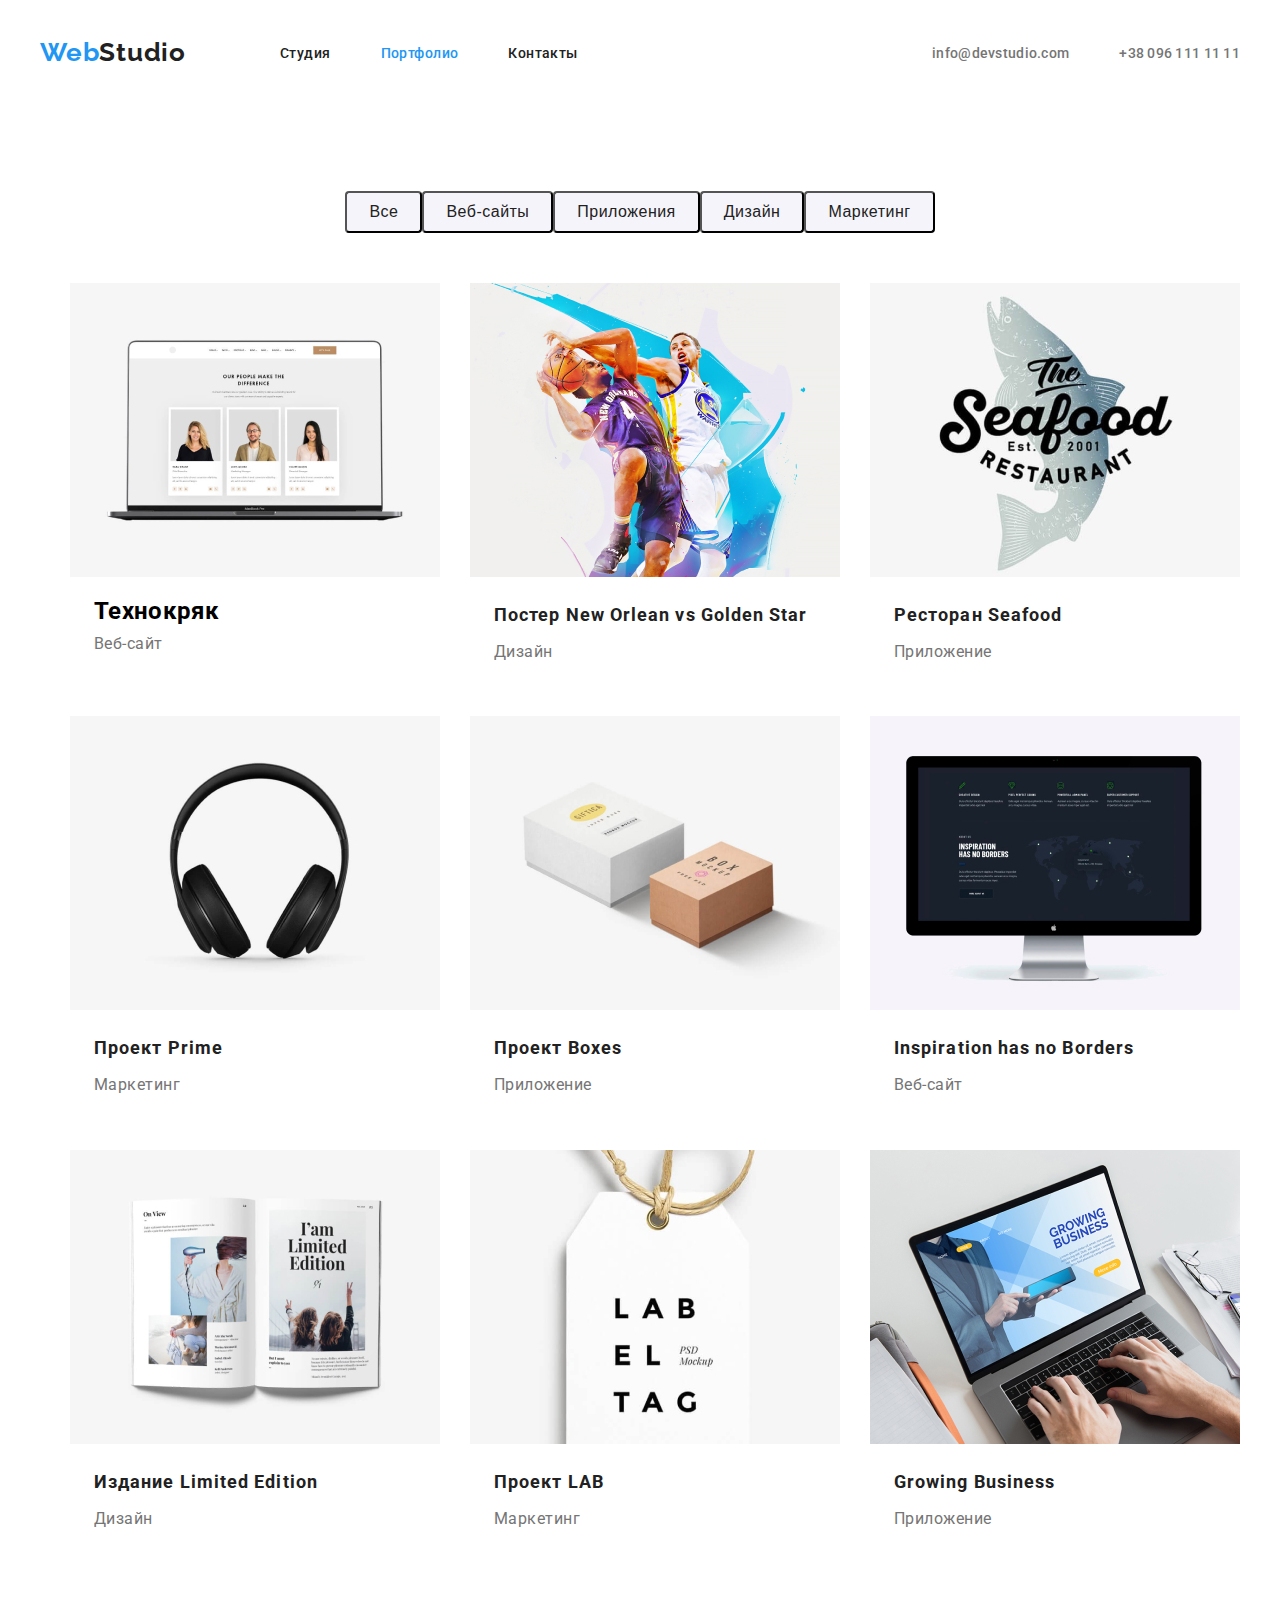
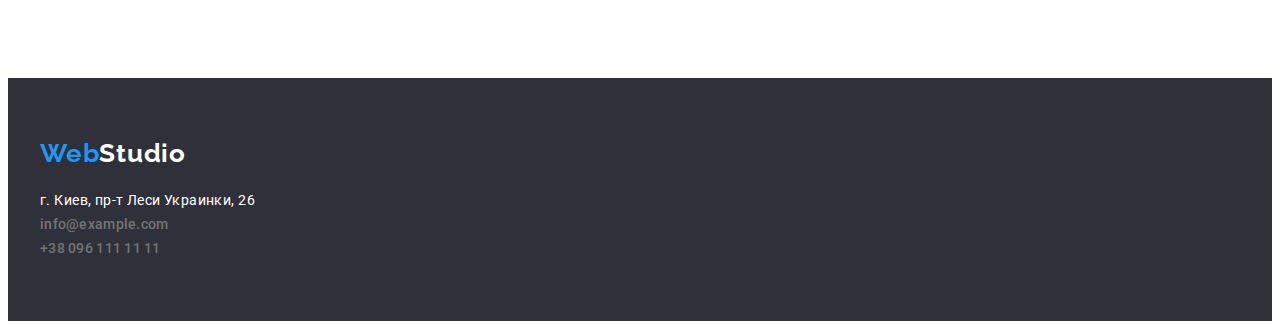
==== portfolio.html @ 1301361e "клонирует 3 дз" ====
<!DOCTYPE html>
<html lang="en">
  <head>
    <meta charset="UTF-8" />
    <meta http-equiv="X-UA-Compatible" content="IE=edge" />
    <meta name="viewport" content="width=device-width, initial-scale=1.0" />
    <title>Document</title>
    <link
      href="https://fonts.googleapis.com/css2?family=Raleway:wght@700&family=Roboto:wght@400;500;700;900&display=swap"
      rel="stylesheet"
    />
    <link rel="stylesheet" href="./css/styles.css" />
  </head>
  <body>
    <header class="header">
      <div class="container header-container">
        <nav class="header-navigation">
          <a href="./index.html" class="header-logo link">
            Web<span class="studio">Studio</span>
          </a>
          <ul class="header-list list link">
            <li class="header-item">
              <a class="header-link link" href="/index.html">Студия</a>
            </li>
            <li class="header-item">
              <a class="header-link link current-page" href="./portfolio.html"
                >Портфолио</a
              >
            </li>
            <li class="header-item">
              <a class="header-link link" href="">Контакты</a>
            </li>
          </ul>
        </nav>
        <ul class="header-contacts list link">
          <li class="header-contacts-item">
            <a class="header-contact-link link" href="mailto:info@devstudio.com"
              >info@devstudio.com</a
            >
          </li>
          <li class="header-contacts-item">
            <a class="header-contact-link link" href="tel:+380961111111"
              >+38 096 111 11 11</a
            >
          </li>
        </ul>
      </div>
    </header>
    <main>
      <section class="section">
        <div class="container ">
          <h1 class="visually-hidden">Наши работы</h1>
          <ul class="filter-buttons list">
            <li><button type="button" class="button btn">Все</button></li>
            <li><button type="button" class="button btn">Веб-сайты</button></li>
            <li>
              <button type="button" class="button btn">Приложения</button>
            </li>
            <li><button type="button" class="button btn">Дизайн</button></li>
            <li><button type="button" class="button btn">Маркетинг</button></li>
          </ul>
          <ul class="examples-list list">
            <li class="examples-list-item">
              <img src="./images/img11.jpg" width="370" height="294" alt="" />
              <div class="examples-box">
                <h2 class="ewamples-item-title">Технокряк</h2>
                <p class="examples-item-paragraph">Веб-сайт</p>
              </div>
            </li>
            <li class="examples-list-item">
              <img src="./images/img-2.jpg" width="370" height="294" alt="" />
              <div class="examples-box">
                <h2 class="examples-item-title">
                  Постер New Orlean vs Golden Star
                </h2>
                <p class="examples-item-paragraph">Дизайн</p>
              </div>
            </li>
            <li class="examples-list-item">
              <img src="./images/img-3.jpg" width="370" height="294" alt="" />
              <div class="examples-box">
                <h2 class="examples-item-title">Ресторан Seafood</h2>
                <p class="examples-item-paragraph">Приложение</p>
              </div>
            </li>
            <li class="examples-list-item">
              <img src="./images/img-4.jpg" width="370" height="294" alt="" />
              <div class="examples-box">
                <h2 class="examples-item-title">Проект Prime</h2>
                <p class="examples-item-paragraph">Маркетинг</p>
              </div>
            </li>
            <li class="examples-list-item">
              <img src="./images/img-5.jpg" width="370" height="294" alt="" />
              <div class="examples-box">
                <h2 class="examples-item-title">Проект Boxes</h2>
                <p class="examples-item-paragraph">Приложение</p>
              </div>
            </li>
            <li class="examples-list-item">
              <img src="./images/img-6.jpg" width="370" height="294" alt="" />
              <div class="examples-box">
                <h2 class="examples-item-title">Inspiration has no Borders</h2>
                <p class="examples-item-paragraph">Веб-сайт</p>
              </div>
            </li>
            <li class="examples-list-item">
              <img src="./images/img-7.jpg" width="370" height="294" alt="" />
              <div class="examples-box">
                <h2 class="examples-item-title">Издание Limited Edition</h2>
                <p class="examples-item-paragraph">Дизайн</p>
              </div>
            </li>
            <li class="examples-list-item">
              <img src="./images/img-8.jpg" width="370" height="294" alt="" />
              <div class="examples-box">
                <h2 class="examples-item-title">Проект LAB</h2>
                <p class="examples-item-paragraph">Маркетинг</p>
              </div>
            </li>
            <li class="examples-list-item">
              <img src="./images/img-9.jpg" width="370" height="294" alt="" />
              <div class="examples-box">
                <h2 class="examples-item-title">Growing Business</h2>
                <p class="examples-item-paragraph">Приложение</p>
              </div>
            </li>
          </ul>
        </div>
      </section>
    </main>
    <footer class="footer">
      <div class="container">
        <a href="./index.html" class="footer-logo link">
          Web<span class="footer-studio">Studio</span>
        </a>
    
        <address class="address">
          <ul class="footer-list ">
            <li class="header-contacts-item footer-adress">г. Киев, пр-т Леси Украинки, 26</li>
            <li class="header-contacts-item">
              <a class="header-contact-link link" href="mailto:info@devstudio.com">info@example.com</a>
            </li>
            <li class="header-contacts-item">
              <a class="header-contact-link link" href="tel:+380961111111">+38 096 111 11 11</a>
            </li>
          </ul>
        </address>
      </div>
    </footer>
  </body>
</html>
---- css/styles.css ----
:root {
  --title-color: #212121;
  --accent-color: #2196f3;
  --text-color: #757575;
  --primary-title-color: #ffffff;
  --background-color: #2f303a;
  --button-color: #2196f3;
  --button-text-color: #ffffff;
  --footer-color: #ffffff99;
  --bg-footer-color: #2f303a;
  --buttons-color-portfolio: #f5f4fa;
  --footer-link-color: rgba(255, 255, 255, 0.6);
  --our-team-bgc: #f5f4fa;
}
p,
h1,
h2,
h3,
h4,
h5,
h6 {
  margin: 0;
}

ul {
  list-style: none;
  margin: 0;
  padding-left: 0;
}

img {
  display: block;
  max-width: 100%;
  height: auto;
}
body {
  font-family: "Roboto", sans-serif;
  letter-spacing: 0.02em;
}

.link {
  text-decoration: none;
}
.btn {
  cursor: pointer;
}
.container {
  padding: 0 15px;
  width: 1200px;
  margin: 0 auto;
}
.visually-hidden {
  position: absolute;
  width: 1px;
  height: 1px;
  margin: -1px;
  padding: 0;
  overflow: hidden;
  border: 0;
  clip: rect(0 0 0 0);
}
/* !!!!!!!!!HEADER!!!!!!!!!!! */
.header {
  padding-top: 29px;
  padding-bottom: 29px;
  border-bottom: 1px;
}
.header-container {
  display: flex;
  align-items: center;
}
.header-navigation {
  display: flex;
  align-items: center;
}
.header-list {
  display: flex;
}
.header-contacts {
  margin-left: auto;
  display: flex;
  align-items: center;
}
.header-item:not(:last-child) {
  margin-right: 50px;
}
.header-logo {
  color: var(--accent-color);
  font-family: Raleway;
  font-weight: 700;
  font-size: 26px;
  line-height: 1.19;
  letter-spacing: 0.03em;
  margin-right: 94px;
}
.studio {
  color: var(--title-color);
}
.header-link.link.current-page {
  color: var(--accent-color);
}
.header-link {
  font-weight: 500;
  font-size: 14px;
  line-height: 1.14;
  letter-spacing: 0.03em;
  color: var(--title-color);
}

.header-link:hover,
.header-link:focus {
  color: var(--accent-color);
}
.header-contact-link {
  font-weight: 500;
  font-size: 14px;
  line-height: 1.14;
  letter-spacing: 0.02em;
  color: var(--text-color);
}
.header-contacts-item:not(:last-child) {
  margin-right: 50px;
}
.header-contact-link:hover,
.header-contact-link:focus {
  color: var(--accent-color);
}

/* !!!!!!!!!!HERO!!!!!!!!!!!! */
.hero {
  padding-top: 211px;
  padding-bottom: 200px;
  background-color: var(--background-color);
  text-align: center;
}

.hero-title {
  font-weight: 900;
  font-size: 44px;
  line-height: 1.36;
  letter-spacing: 0.06em;
  color: var(--primary-title-color);
  margin-bottom: 66px;
  text-transform: uppercase;
}
.hero-button {
  background-color: var(--button-color);
  color: var(--button-text-color);
  width: 200px;
  height: 50px;
  border-radius: 4px;
  padding: 10px 32px;
}
/* !!!!!!!PLUSES!!!!!! */

.section {
  padding-top: 94px;
  padding-bottom: 94px;
}
.pluses-list {
  display: flex;
  flex-wrap: wrap;
}
.pluses-item:not(:last-child) {
  margin-right: 30px;
}
.pluses-item-title {
  font-weight: 700;
  font-size: 14px;
  line-height: 1.14;
  letter-spacing: 0.03em;
  text-transform: uppercase;
  color: var(--title-color);
  margin-bottom: 10px;
}
.pluses-item-text {
  width: 270px;
  font-size: 14px;
  line-height: 1.71;
  letter-spacing: 0.03em;
  color: var(--text-color);
}
/* !!!!!!OURTASK!!!!!!!! */
.our-task {
  padding-top: 0;
}
.our-task-title {
  font-weight: 700;
  font-size: 36px;
  line-height: 1.16;
  letter-spacing: 0.03em;

  color: var(--title-color);
  margin-bottom: 50px;
  text-align: center;
}
.our-task-list {
  display: flex;
}
.our-task-list-item:not(:last-child) {
  margin-right: 30px;
}

/* !!!!!!!!OURTEAM!!!!!!! */
.our-team {
  background-color: var(--our-team-bgc);
}
.our-team-title {
  font-weight: 700;
  font-size: 36px;
  line-height: 1.16;
  letter-spacing: 0.03em;

  color: var(--title-color);
  margin-bottom: 50px;
  text-align: center;
}
.our-team-list {
  display: flex;
}
.our-team-item:not(:last-child) {
  margin-right: 30px;
}
.our-team-padding {
  padding-top: 30px;
  padding-bottom: 30px;
}
.our-team-item-title {
  font-weight: 500;
  font-size: 16px;
  line-height: 1.18;
  letter-spacing: 0.03em;
  color: var(--title-color);
  margin-bottom: 10px;
  text-align: center;
}
.our-team-item-paragraph {
  font-size: 16px;
  line-height: 1.18;
  letter-spacing: 0.03em;

  color: var(--text-color);
  text-align: center;
}
/* FOOTER */
.footer {
  background-color: var(--bg-footer-color);
  padding-top: 60px;
  padding-bottom: 60px;
}
.footer-logo {
  color: var(--accent-color);
  font-family: Raleway;
  font-weight: 700;
  font-size: 26px;
  line-height: 1.19;
  letter-spacing: 0.03em;
  margin-bottom: 20px;
}
.footer-list {
  font-size: 14px;
  line-height: 1.71;
  letter-spacing: 0.03em;
  color: var(--footer-color);
  font-style: normal;
}
.footer-studio {
  color: var(--button-text-color);
}
.footer-contact-link {
  font-weight: 500;
  font-size: 14px;
  line-height: 1.14;
  letter-spacing: 0.02em;
  color: var(--footer-link-color);
}
.footer-contact-link:hover,
.footer-contact-link:focus {
  color: var(--accent-color);
}

.footer-adress {
  font-size: 14px;
  line-height: 1.71;
  letter-spacing: 0.03em;
  color: var(--primary-title-color);
}
.address {
  margin-top: 20px;
}
/* //////////PORTFOLIO//////////  */
.button {
  background-color: var(--buttons-color-portfolio);
  color: var(--title-color);
  font-weight: 500;
  font-size: 16px;
  line-height: 1.6;
  letter-spacing: 0.03em;
  padding: 6px 22px;
  border-radius: 4px;
}
.filter-buttons {
  display: flex;
  margin-bottom: 50px;
  justify-content: center;
}
.button:not(:last-child) {
  margin-right: 8px;
  border: transparent;
}
.examples {
  padding-top: 94px;
}
.button:hover,
.button:focus {
  color: var(--button-text-color);
  background-color: var(--accent-color);
}
.examples-item-title {
  font-weight: 700;
  font-size: 18px;
  line-height: 2;
  letter-spacing: 0.06em;
  color: var(--title-color);
}
.examples-item-paragraph {
  font-size: 16px;
  line-height: 1.87;
  letter-spacing: 0.03em;
  margin-top: 4px;
  color: var(--text-color);
}

.examples-list {
  display: flex;
  flex-wrap: wrap;
}
.examples-list-item {
  flex-basis: calc(100% / 3 - 30px);
  margin-left: 30px;
  margin-bottom: 30px;
}
.examples-box {
  padding-left: 24px;
  padding-right: 24px;
  padding-bottom: 20px;
  padding-top: 20px;
}
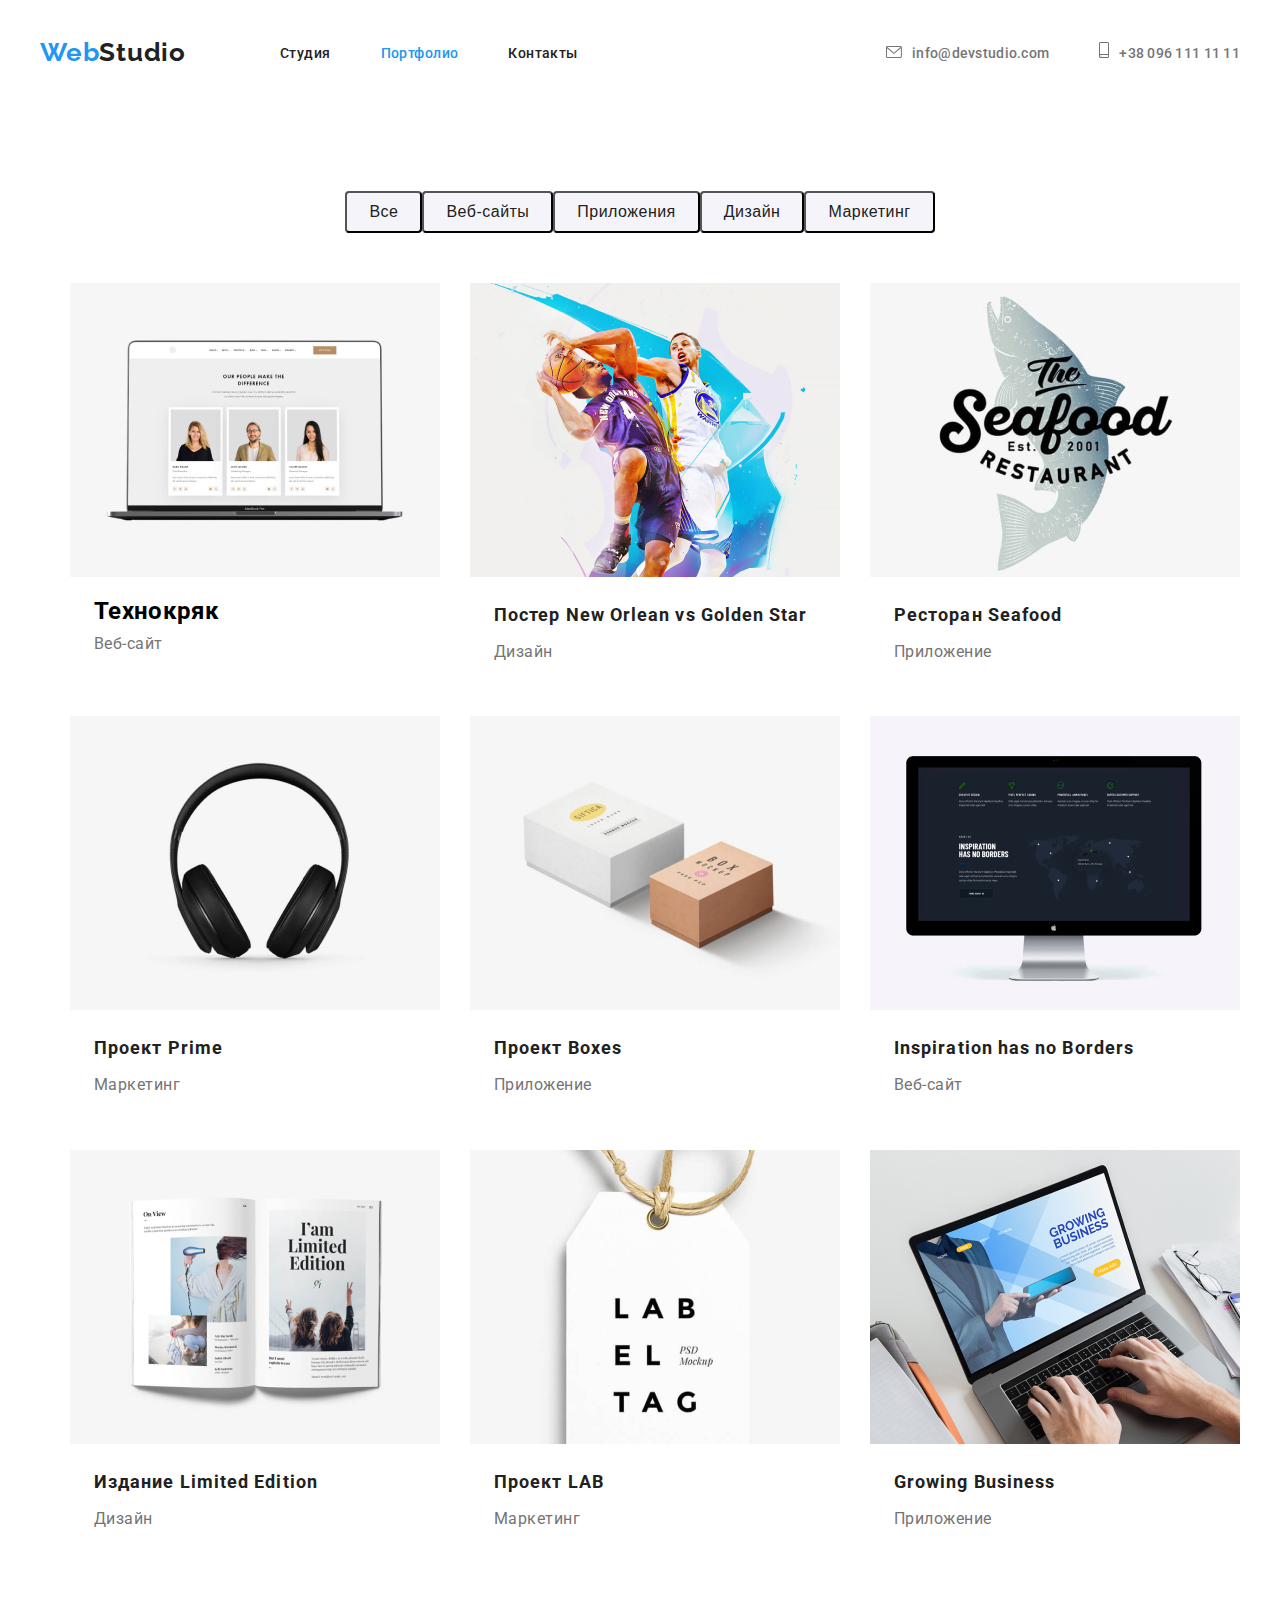
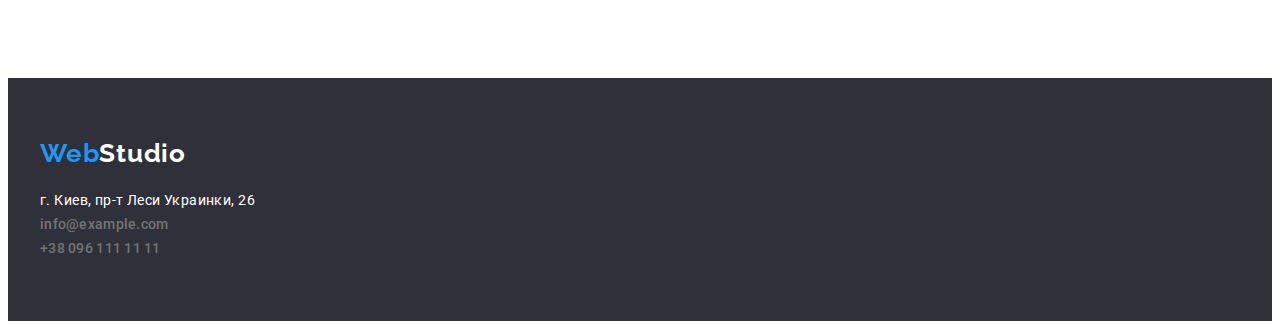
==== commit d69ed293: "добавляет картинки с ховером" ====
--- a/portfolio.html
+++ b/portfolio.html
@@ -18,30 +18,28 @@
           <a href="./index.html" class="header-logo link">
             Web<span class="studio">Studio</span>
           </a>
-          <ul class="header-list list link">
+          <ul class="header-list  link">
             <li class="header-item">
-              <a class="header-link link" href="/index.html">Студия</a>
+              <a class="header-link link " href="/index.html">Студия</a>
             </li>
             <li class="header-item">
-              <a class="header-link link current-page" href="./portfolio.html"
-                >Портфолио</a
-              >
+              <a class="header-link link current-page" href="./portfolio.html">Портфолио</a>
             </li>
             <li class="header-item">
               <a class="header-link link" href="">Контакты</a>
             </li>
           </ul>
         </nav>
-        <ul class="header-contacts list link">
-          <li class="header-contacts-item">
-            <a class="header-contact-link link" href="mailto:info@devstudio.com"
-              >info@devstudio.com</a
-            >
+        <ul class="header-contacts  link">
+          <li class="header-contacts-item header-mail">
+            <a class="header-contact-link link" href="mailto:info@devstudio.com"> <svg class="mail-icon">
+                <use href="./images/sprite.svg#icon-envelope"></use>
+              </svg>info@devstudio.com</a>
           </li>
-          <li class="header-contacts-item">
-            <a class="header-contact-link link" href="tel:+380961111111"
-              >+38 096 111 11 11</a
-            >
+          <li class="header-contacts-item header-tel ">
+            <a class="header-contact-link link" href="tel:+380961111111"><svg class="phone-icon">
+                <use href="./images/sprite.svg#icon-smartphone"></use>
+              </svg>+38 096 111 11 11</a>
           </li>
         </ul>
       </div>
--- a/css/styles.css
+++ b/css/styles.css
@@ -11,6 +11,7 @@
   --buttons-color-portfolio: #f5f4fa;
   --footer-link-color: rgba(255, 255, 255, 0.6);
   --our-team-bgc: #f5f4fa;
+  --icon-color: #afb1b8;
 }
 p,
 h1,
@@ -36,6 +37,10 @@
 body {
   font-family: "Roboto", sans-serif;
   letter-spacing: 0.02em;
+}
+.section {
+  padding-top: 94px;
+  padding-bottom: 94px;
 }
 
 .link {
@@ -81,6 +86,26 @@
   display: flex;
   align-items: center;
 }
+.mail-icon {
+  height: 12px;
+  width: 16px;
+  fill: var(--text-color);
+  margin-right: 10px;
+}
+.header-mail:hover .mail-icon,
+.header-mail:focus .mail-icon {
+  fill: var(--accent-color);
+}
+.phone-icon {
+  height: 16px;
+  width: 10px;
+  fill: var(--text-color);
+  margin-right: 10px;
+}
+.header-tel:focus .phone-icon,
+.header-tel:hover .phone-icon {
+  fill: var(--accent-color);
+}
 .header-item:not(:last-child) {
   margin-right: 50px;
 }
@@ -130,7 +155,15 @@
 .hero {
   padding-top: 211px;
   padding-bottom: 200px;
-  background-color: var(--background-color);
+  background-image: linear-gradient(
+      to right,
+      rgba(47, 48, 58, 0.4),
+      rgba(47, 48, 58, 0.4)
+    ),
+    url(../images/main-bg.jpg);
+  background-repeat: no-repeat;
+  background-position: center;
+  background-size: cover;
   text-align: center;
 }
 
@@ -153,10 +186,12 @@
 }
 /* !!!!!!!PLUSES!!!!!! */
 
-.section {
-  padding-top: 94px;
-  padding-bottom: 94px;
-}
+.pluses-icon {
+  height: 70px;
+  width: 70px;
+  background-color: var(--buttons-color-portfolio);
+}
+
 .pluses-list {
   display: flex;
   flex-wrap: wrap;
@@ -210,7 +245,6 @@
   font-size: 36px;
   line-height: 1.16;
   letter-spacing: 0.03em;
-
   color: var(--title-color);
   margin-bottom: 50px;
   text-align: center;
@@ -234,19 +268,106 @@
   margin-bottom: 10px;
   text-align: center;
 }
+.our-team-item {
+  box-shadow: 0px 1px 3px rgba(0, 0, 0, 0.12), 0px 1px 1px rgba(0, 0, 0, 0.14),
+    0px 2px 1px rgba(0, 0, 0, 0.2);
+  border-radius: 0px 0px 4px 4px;
+  background-color: #fff;
+}
+
 .our-team-item-paragraph {
   font-size: 16px;
   line-height: 1.18;
   letter-spacing: 0.03em;
-
   color: var(--text-color);
   text-align: center;
+  margin-bottom: 16px;
+}
+.social-item {
+  height: 44px;
+  width: 44px;
+}
+.social-link {
+  width: 100%;
+  height: 100%;
+  border-radius: 50%;
+  background-color: var(--button-text-color);
+  display: flex;
+  align-items: center;
+  justify-content: center;
+}
+.social-link:hover,
+.social-link:focus {
+  background-color: var(--button-color);
+}
+.social-link:hover .social-icon,
+.social-link:focus .social-icon {
+  fill: var(--primary-title-color);
+}
+.social-list {
+  display: flex;
+  justify-content: center;
+}
+.social-item + .social-item {
+  margin-left: 10px;
+}
+.social-icon {
+  height: 20px;
+  width: 20px;
+  fill: var(--icon-color);
+}
+/* !!!!!!!!!!!OUR-CUSTOMER!!!!!!!!!! */
+.our-customer-title {
+  font-weight: 700;
+  font-size: 36px;
+  line-height: 1.16;
+  letter-spacing: 0.03em;
+  color: var(--title-color);
+  margin-bottom: 50px;
+  text-align: center;
+}
+.customer-item {
+  height: 92px;
+  width: 170px;
+}
+.customer-link {
+  width: 100%;
+  height: 100%;
+  border-radius: 4px;
+  background-color: var(--button-text-color);
+  display: flex;
+  align-items: center;
+  justify-content: center;
+  border: 1px solid #afb1b8;
+  box-sizing: border-box;
+}
+.customer-icon {
+  height: 60px;
+  width: 106px;
+  fill: var(--icon-color);
+}
+.customer-list {
+  display: flex;
+  justify-content: center;
+}
+.customer-item + .customer-item {
+  margin-left: 30px;
+}
+.customer-link:hover,
+.customer-link:focus {
+  border-color: var(--button-color);
+}
+.customer-link:hover .customer-icon,
+.customer-link:focus .customer-icon {
+  fill: var(--button-color);
 }
 /* FOOTER */
+
 .footer {
   background-color: var(--bg-footer-color);
   padding-top: 60px;
   padding-bottom: 60px;
+  display: block;
 }
 .footer-logo {
   color: var(--accent-color);
@@ -257,6 +378,15 @@
   letter-spacing: 0.03em;
   margin-bottom: 20px;
 }
+.footer-adress {
+  font-size: 14px;
+  line-height: 1.71;
+  letter-spacing: 0.03em;
+  color: var(--primary-title-color);
+}
+.address {
+  margin-top: 20px;
+}
 .footer-list {
   font-size: 14px;
   line-height: 1.71;
@@ -268,26 +398,61 @@
   color: var(--button-text-color);
 }
 .footer-contact-link {
-  font-weight: 500;
-  font-size: 14px;
-  line-height: 1.14;
-  letter-spacing: 0.02em;
-  color: var(--footer-link-color);
+  font-weight: 400;
+  font-size: 14px;
+  line-height: 1.71;
+  letter-spacing: 0.03em;
+  color: rgba(255, 255, 255, 0.6);
 }
 .footer-contact-link:hover,
 .footer-contact-link:focus {
   color: var(--accent-color);
 }
-
-.footer-adress {
-  font-size: 14px;
-  line-height: 1.71;
-  letter-spacing: 0.03em;
+/* !!!!!!!!!JOIN-footer!!!!!!!*/
+
+.join-title {
+  font-weight: 700;
+  font-size: 14px;
+  line-height: 1.14;
+  letter-spacing: 0.03em;
+  text-transform: uppercase;
   color: var(--primary-title-color);
-}
-.address {
-  margin-top: 20px;
-}
+  margin-bottom: 20px;
+}
+.social-item-footer {
+  height: 44px;
+  width: 44px;
+}
+.social-link-footer {
+  width: 100%;
+  height: 100%;
+  border-radius: 50%;
+  background-color: rgba(255, 255, 255, 0.1);
+  display: flex;
+  align-items: center;
+  justify-content: center;
+}
+.social-icon-footer {
+  height: 20px;
+  width: 20px;
+  fill: var(--button-text-color);
+}
+.social-list-footer {
+  display: flex;
+  justify-content: center;
+}
+.social-item-footer + .social-item-footer {
+  margin-left: 10px;
+}
+.social-link-footer:hover .social-icon,
+.social-link-footer:focus .social-icon {
+  fill: var(--primary-title-color);
+}
+.social-link-footer:hover,
+.social-link-footer:focus {
+  background-color: var(--button-color);
+}
+
 /* //////////PORTFOLIO//////////  */
 .button {
   background-color: var(--buttons-color-portfolio);
@@ -346,3 +511,7 @@
   padding-bottom: 20px;
   padding-top: 20px;
 }
+/* .examples-list-item:hover,
+.examples-list-item:focus {
+  border: 1px solid rgba(238, 238, 238, 1);
+} */
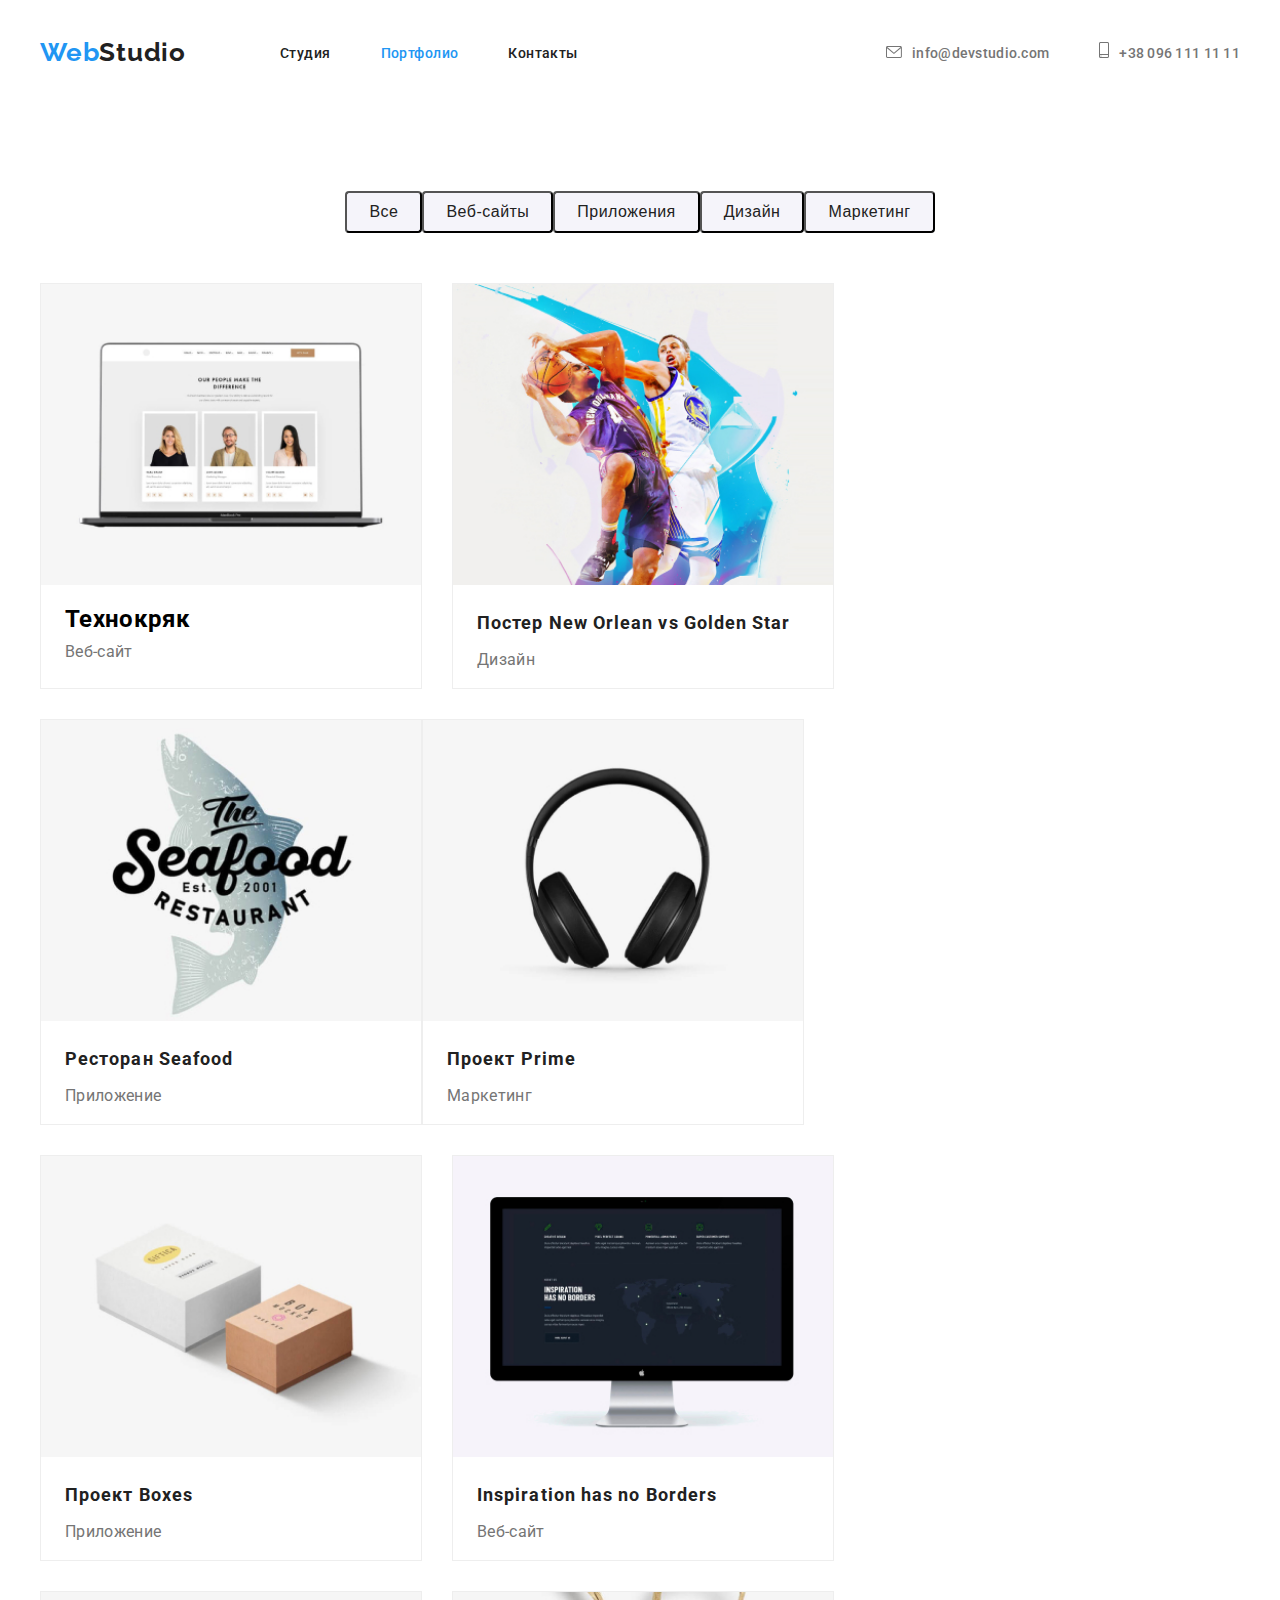
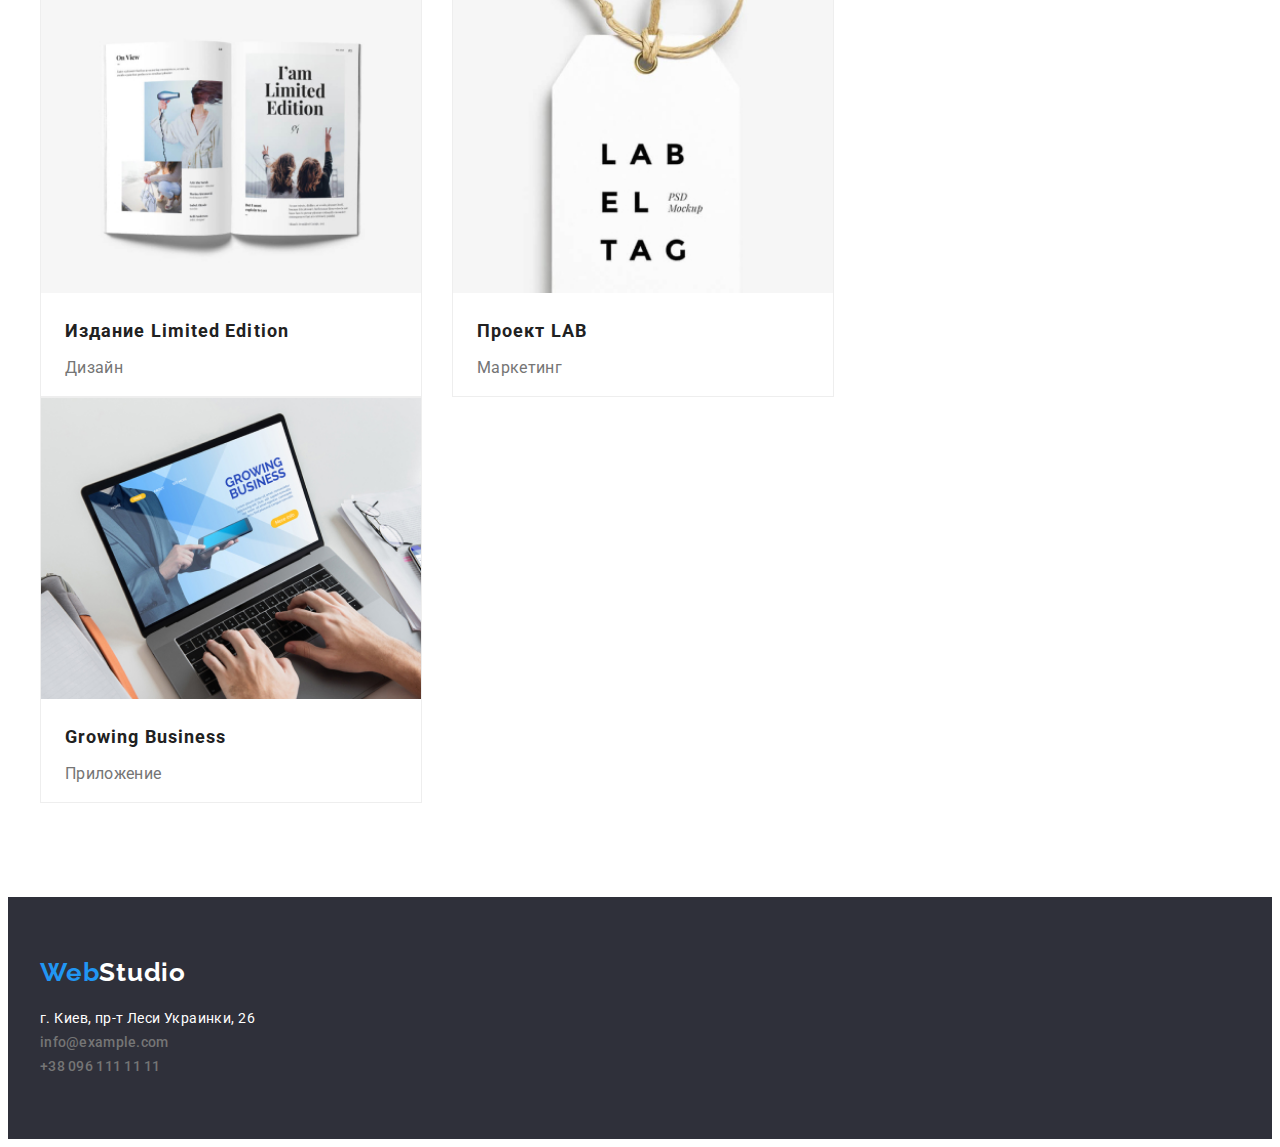
==== commit 0695a326: "portfolio" ====
--- a/portfolio.html
+++ b/portfolio.html
@@ -59,14 +59,14 @@
           </ul>
           <ul class="examples-list list">
             <li class="examples-list-item">
-              <img src="./images/img11.jpg" width="370" height="294" alt="" />
+              <img class="main-img" src="./images/img11.jpg" width="370" height="294" alt="" />
               <div class="examples-box">
                 <h2 class="ewamples-item-title">Технокряк</h2>
                 <p class="examples-item-paragraph">Веб-сайт</p>
               </div>
             </li>
             <li class="examples-list-item">
-              <img src="./images/img-2.jpg" width="370" height="294" alt="" />
+              <img class="main-img" src="./images/img-2.jpg" width="370" height="294" alt="" />
               <div class="examples-box">
                 <h2 class="examples-item-title">
                   Постер New Orlean vs Golden Star
@@ -75,49 +75,49 @@
               </div>
             </li>
             <li class="examples-list-item">
-              <img src="./images/img-3.jpg" width="370" height="294" alt="" />
+              <img class="main-img" src="./images/img-3.jpg" width="370" height="294" alt="" />
               <div class="examples-box">
                 <h2 class="examples-item-title">Ресторан Seafood</h2>
                 <p class="examples-item-paragraph">Приложение</p>
               </div>
             </li>
             <li class="examples-list-item">
-              <img src="./images/img-4.jpg" width="370" height="294" alt="" />
+              <img class="main-img" src="./images/img-4.jpg" width="370" height="294" alt="" />
               <div class="examples-box">
                 <h2 class="examples-item-title">Проект Prime</h2>
                 <p class="examples-item-paragraph">Маркетинг</p>
               </div>
             </li>
             <li class="examples-list-item">
-              <img src="./images/img-5.jpg" width="370" height="294" alt="" />
+              <img class="main-img" src="./images/img-5.jpg" width="370" height="294" alt="" />
               <div class="examples-box">
                 <h2 class="examples-item-title">Проект Boxes</h2>
                 <p class="examples-item-paragraph">Приложение</p>
               </div>
             </li>
             <li class="examples-list-item">
-              <img src="./images/img-6.jpg" width="370" height="294" alt="" />
+              <img class="main-img" src="./images/img-6.jpg" width="370" height="294" alt="" />
               <div class="examples-box">
                 <h2 class="examples-item-title">Inspiration has no Borders</h2>
                 <p class="examples-item-paragraph">Веб-сайт</p>
               </div>
             </li>
             <li class="examples-list-item">
-              <img src="./images/img-7.jpg" width="370" height="294" alt="" />
+              <img class="main-img" src="./images/img-7.jpg" width="370" height="294" alt="" />
               <div class="examples-box">
                 <h2 class="examples-item-title">Издание Limited Edition</h2>
                 <p class="examples-item-paragraph">Дизайн</p>
               </div>
             </li>
             <li class="examples-list-item">
-              <img src="./images/img-8.jpg" width="370" height="294" alt="" />
+              <img class="main-img" src="./images/img-8.jpg" width="370" height="294" alt="" />
               <div class="examples-box">
                 <h2 class="examples-item-title">Проект LAB</h2>
                 <p class="examples-item-paragraph">Маркетинг</p>
               </div>
             </li>
             <li class="examples-list-item">
-              <img src="./images/img-9.jpg" width="370" height="294" alt="" />
+              <img class="main-img" src="./images/img-9.jpg" width="370" height="294" alt="" />
               <div class="examples-box">
                 <h2 class="examples-item-title">Growing Business</h2>
                 <p class="examples-item-paragraph">Приложение</p>
--- a/css/styles.css
+++ b/css/styles.css
@@ -480,6 +480,8 @@
 .button:focus {
   color: var(--button-text-color);
   background-color: var(--accent-color);
+  box-shadow: 0px 3px 1px rgba(0, 0, 0, 0.1), 0px 1px 2px rgba(0, 0, 0, 0.08),
+    0px 2px 2px rgba(0, 0, 0, 0.12);
 }
 .examples-item-title {
   font-weight: 700;
@@ -491,19 +493,27 @@
 .examples-item-paragraph {
   font-size: 16px;
   line-height: 1.87;
-  letter-spacing: 0.03em;
   margin-top: 4px;
   color: var(--text-color);
 }
-
 .examples-list {
   display: flex;
   flex-wrap: wrap;
 }
 .examples-list-item {
-  flex-basis: calc(100% / 3 - 30px);
-  margin-left: 30px;
+  width: 370px;
+  height: 404px;
+}
+.examples-list-item {
+  flex-basis: calc((100% - 60px) / 3);
   margin-bottom: 30px;
+  border: 1px solid rgba(238, 238, 238, 1);
+}
+.examples-list-item:not(:nth-child(3n)) {
+  margin-right: 30px;
+}
+.examples-list-item:nth-last-child(-n + 3) {
+  margin-bottom: 0;
 }
 .examples-box {
   padding-left: 24px;
@@ -511,7 +521,10 @@
   padding-bottom: 20px;
   padding-top: 20px;
 }
-/* .examples-list-item:hover,
+.examples-list-item:hover,
 .examples-list-item:focus {
-  border: 1px solid rgba(238, 238, 238, 1);
-} */
+  box-shadow: 0px 4px 4px 0px rgba(0, 0, 0, 0.25);
+}
+.main-img {
+  width: 100%;
+}
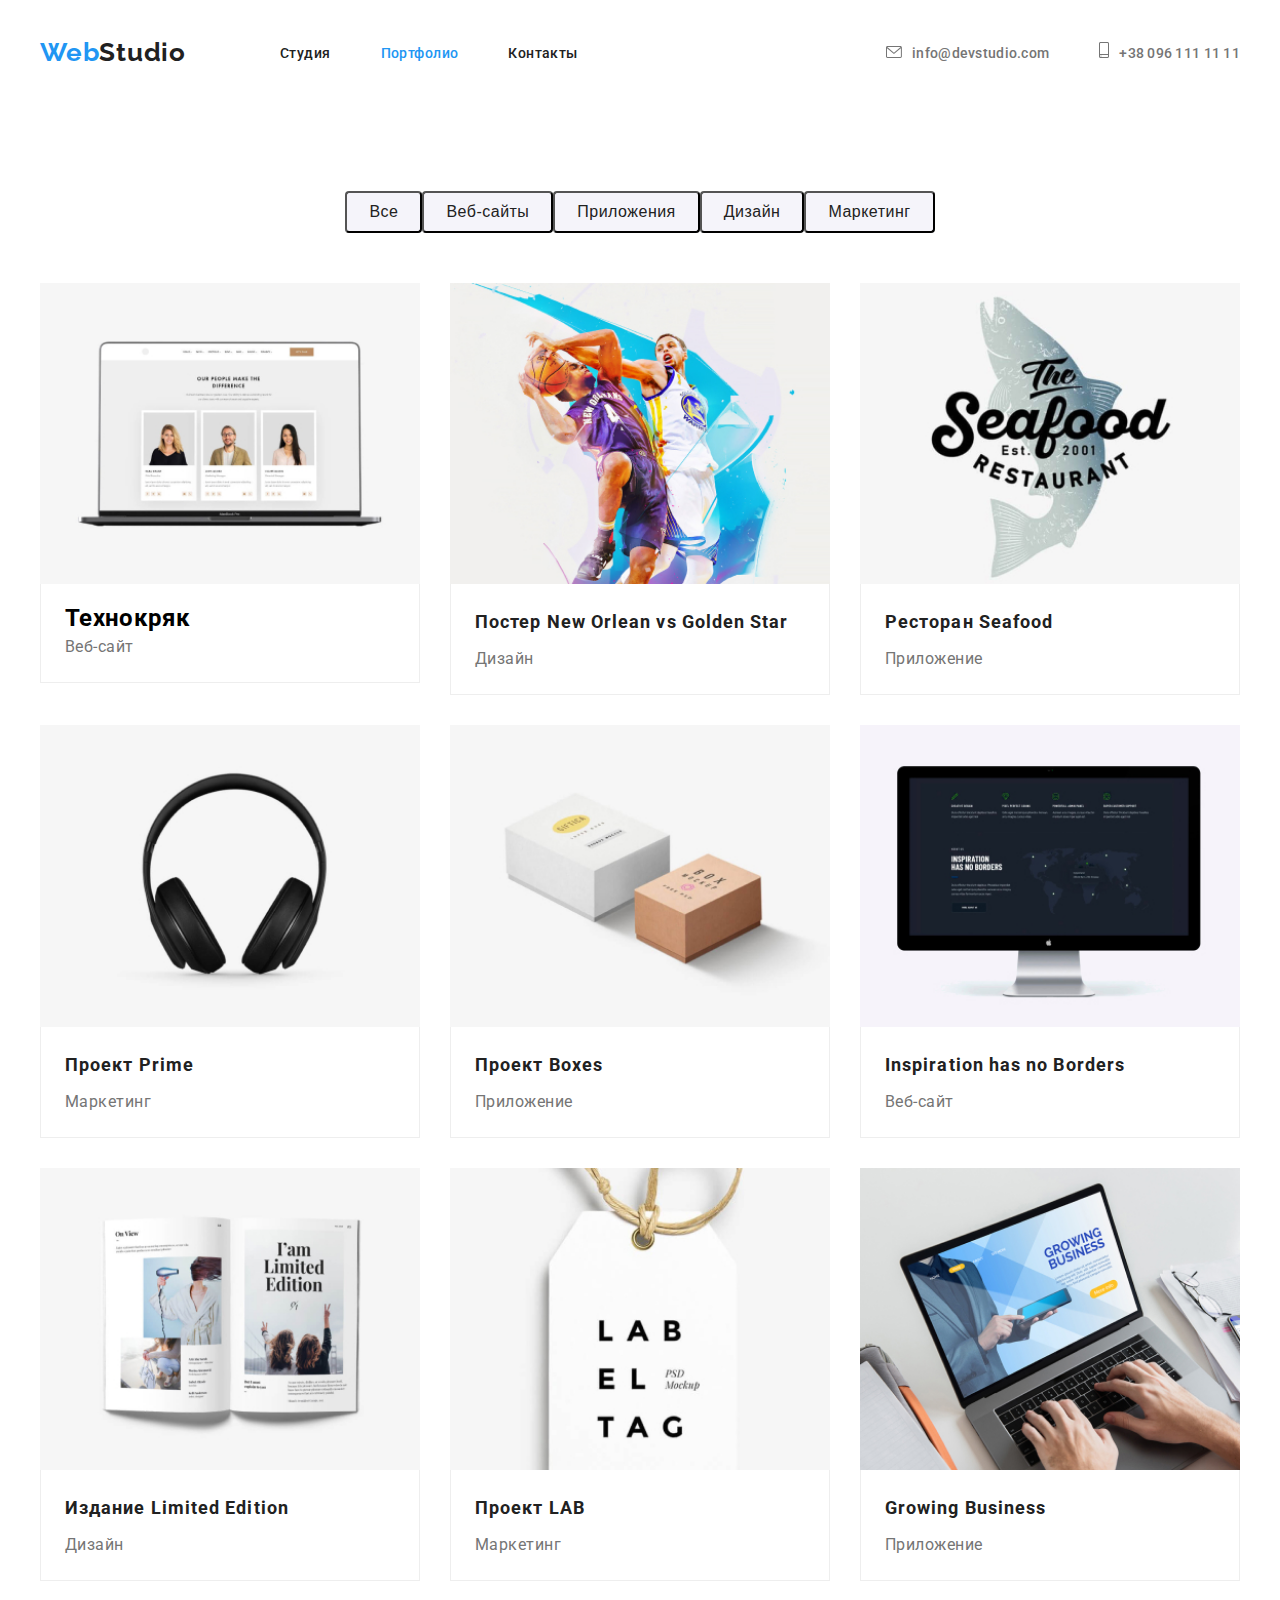
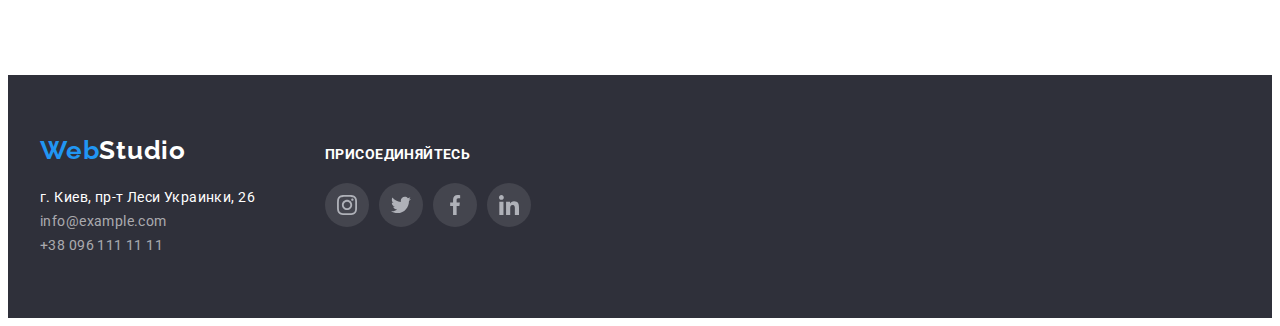
==== commit 88248206: "исправляет портфолио" ====
--- a/portfolio.html
+++ b/portfolio.html
@@ -128,22 +128,55 @@
       </section>
     </main>
     <footer class="footer">
-      <div class="container">
-        <a href="./index.html" class="footer-logo link">
-          Web<span class="footer-studio">Studio</span>
-        </a>
-    
-        <address class="address">
-          <ul class="footer-list ">
-            <li class="header-contacts-item footer-adress">г. Киев, пр-т Леси Украинки, 26</li>
-            <li class="header-contacts-item">
-              <a class="header-contact-link link" href="mailto:info@devstudio.com">info@example.com</a>
+      <div class="container footer-container">
+        <div class="footer-contacts"><a href="./index.html" class="footer-logo link">
+            Web<span class="footer-studio">Studio</span>
+          </a>
+          <address class="address">
+            <ul class="footer-list ">
+              <li class="footer-contacts-item footer-adress">г. Киев, пр-т Леси Украинки, 26</li>
+              <li class="footer-contacts-item">
+                <a class="footer-contact-link link" href="mailto:info@devstudio.com">info@example.com</a>
+              </li>
+              <li class="footer-contacts-item">
+                <a class="footer-contact-link link" href="tel:+380961111111">+38 096 111 11 11</a>
+              </li>
+            </ul>
+          </address>
+        </div>
+        <div class="join">
+          <h2 class="join-title">присоединяйтесь</h2>
+          <ul class="join-list social-list-footer">
+            <li class="social-item-footer">
+              <a href="" class="social-link-footer">
+                <svg class="social-icon">
+                  <use href="./images/sprite.svg#icon-instagram"></use>
+                </svg>
+              </a>
             </li>
-            <li class="header-contacts-item">
-              <a class="header-contact-link link" href="tel:+380961111111">+38 096 111 11 11</a>
+            <li class="social-item-footer">
+              <a href="" class="social-link-footer">
+                <svg class="social-icon">
+                  <use href="./images/sprite.svg#icon-twitter"></use>
+                </svg>
+              </a>
+            </li>
+            <li class="social-item-footer">
+              <a href="" class="social-link-footer">
+                <svg class="social-icon">
+                  <use href="./images/sprite.svg#icon-facebook"></use>
+                </svg>
+              </a>
+            </li>
+            <li class="social-item-footer">
+              <a href="" class="social-link-footer">
+                <svg class="social-icon">
+                  <use href="./images/sprite.svg#icon-linkedin"></use>
+                </svg>
+              </a>
             </li>
           </ul>
-        </address>
+        </div>
       </div>
     </footer>
   </body>
--- a/css/styles.css
+++ b/css/styles.css
@@ -185,17 +185,28 @@
   padding: 10px 32px;
 }
 /* !!!!!!!PLUSES!!!!!! */
-
+.svg-container {
+  height: 120px;
+  width: 270px;
+  background-color: var(--buttons-color-portfolio);
+  margin-bottom: 40px;
+  border-radius: 4px;
+  display: flex;
+  justify-content: center;
+  align-items: center;
+}
 .pluses-icon {
   height: 70px;
   width: 70px;
-  background-color: var(--buttons-color-portfolio);
+
+  background-size: cover;
 }
 
 .pluses-list {
   display: flex;
   flex-wrap: wrap;
 }
+
 .pluses-item:not(:last-child) {
   margin-right: 30px;
 }
@@ -362,12 +373,16 @@
   fill: var(--button-color);
 }
 /* FOOTER */
-
+.footer-container {
+  display: flex;
+}
+.footer-contacts {
+  margin-right: 70px;
+}
 .footer {
   background-color: var(--bg-footer-color);
   padding-top: 60px;
   padding-bottom: 60px;
-  display: block;
 }
 .footer-logo {
   color: var(--accent-color);
@@ -409,7 +424,9 @@
   color: var(--accent-color);
 }
 /* !!!!!!!!!JOIN-footer!!!!!!!*/
-
+.join {
+  margin-top: 12px;
+}
 .join-title {
   font-weight: 700;
   font-size: 14px;
@@ -483,48 +500,55 @@
   box-shadow: 0px 3px 1px rgba(0, 0, 0, 0.1), 0px 1px 2px rgba(0, 0, 0, 0.08),
     0px 2px 2px rgba(0, 0, 0, 0.12);
 }
+/* EXAMPLES */
 .examples-item-title {
   font-weight: 700;
   font-size: 18px;
   line-height: 2;
   letter-spacing: 0.06em;
   color: var(--title-color);
-}
+  margin-bottom: 4px;
+}
+
 .examples-item-paragraph {
   font-size: 16px;
   line-height: 1.87;
-  margin-top: 4px;
+  letter-spacing: 0.03em;
   color: var(--text-color);
 }
+
 .examples-list {
   display: flex;
   flex-wrap: wrap;
-}
-.examples-list-item {
-  width: 370px;
-  height: 404px;
 }
 .examples-list-item {
   flex-basis: calc((100% - 60px) / 3);
   margin-bottom: 30px;
-  border: 1px solid rgba(238, 238, 238, 1);
-}
-.examples-list-item:not(:nth-child(3n)) {
-  margin-right: 30px;
-}
-.examples-list-item:nth-last-child(-n + 3) {
-  margin-bottom: 0;
 }
 .examples-box {
   padding-left: 24px;
   padding-right: 24px;
   padding-bottom: 20px;
   padding-top: 20px;
-}
-.examples-list-item:hover,
-.examples-list-item:focus {
-  box-shadow: 0px 4px 4px 0px rgba(0, 0, 0, 0.25);
-}
-.main-img {
+
+  border-bottom: 1px solid #eeeeee;
+  border-left: 1px solid #eeeeee;
+  border-right: 1px solid #eeeeee;
+}
+
+.examples-list-item img {
   width: 100%;
 }
+
+.examples-list-item:not(:nth-child(3n)) {
+  margin-right: 30px;
+}
+
+.examples-list-item:hover {
+  box-shadow: 0px 1px 1px rgba(0, 0, 0, 0.12), 0px 4px 4px rgba(0, 0, 0, 0.06),
+    1px 4px 6px rgba(0, 0, 0, 0.16);
+}
+
+.examples-list-item:nth-last-child(-n + 3) {
+  margin-bottom: 0;
+}
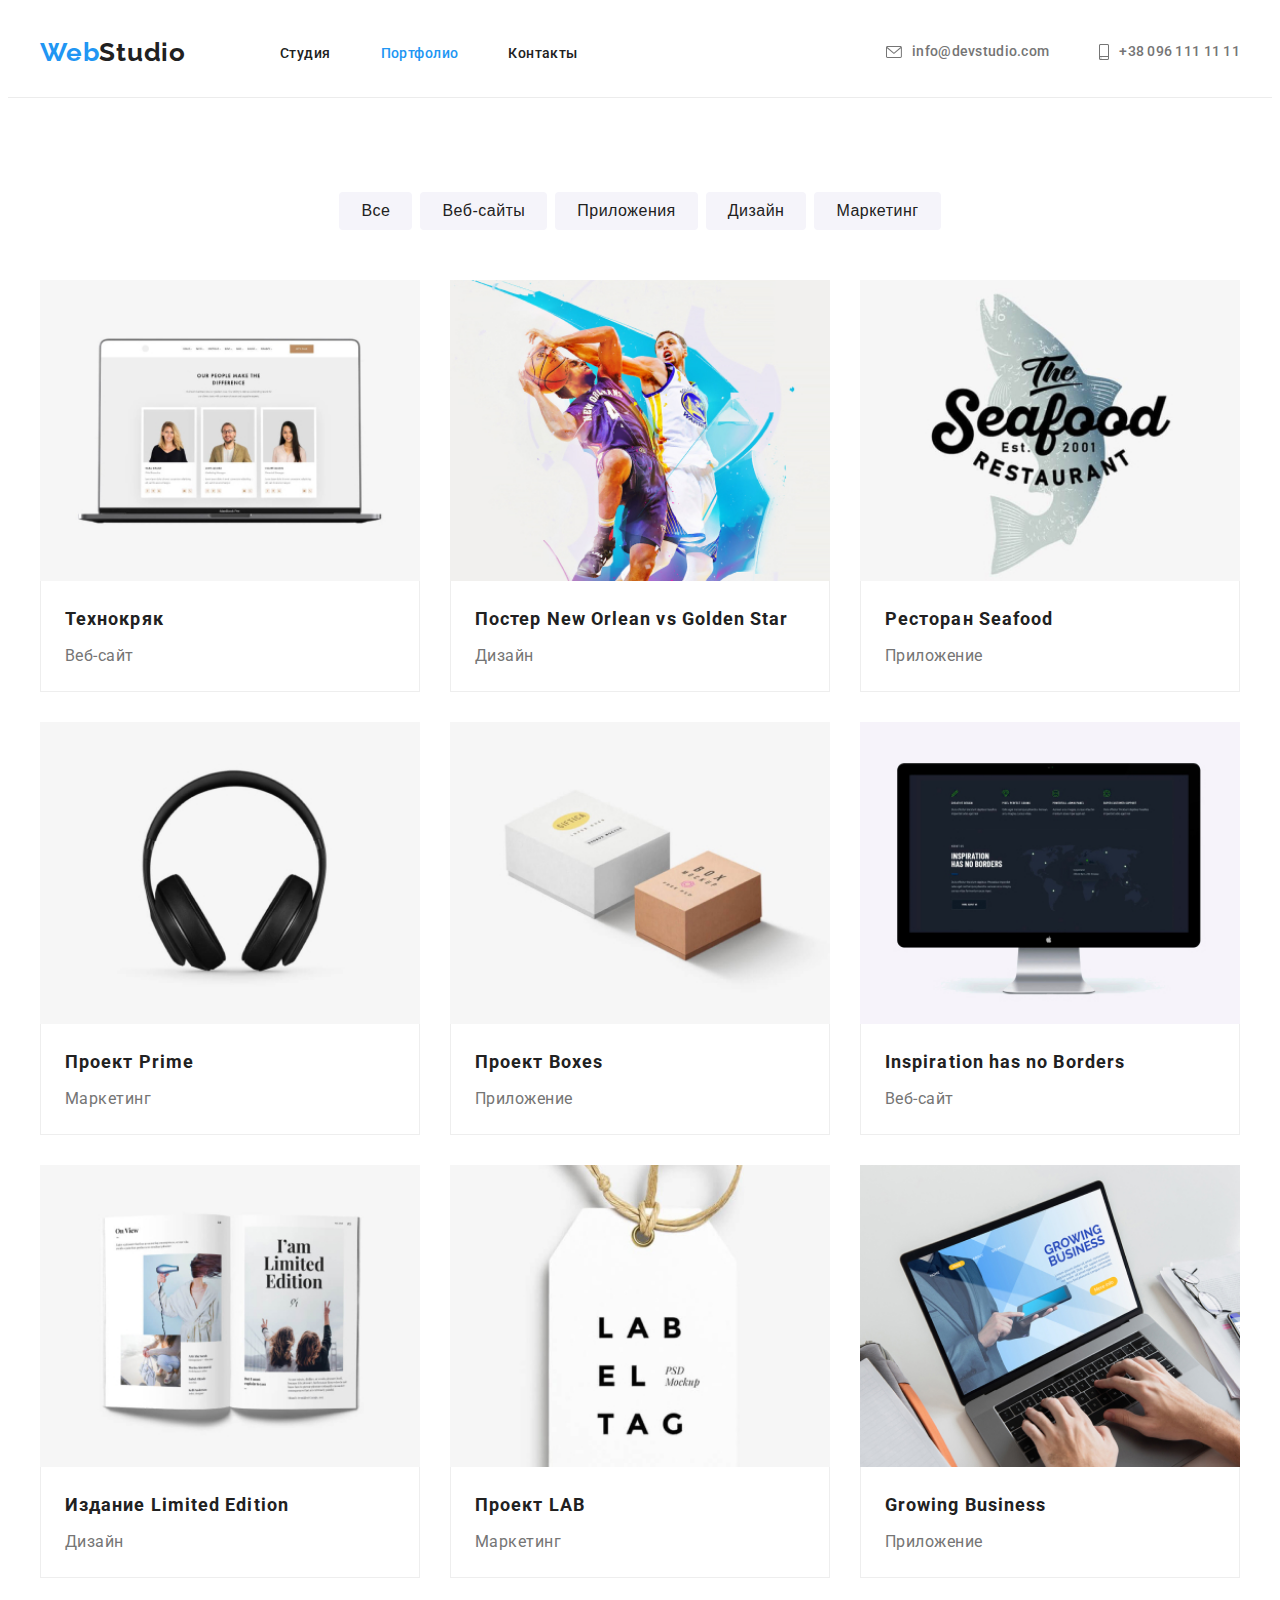
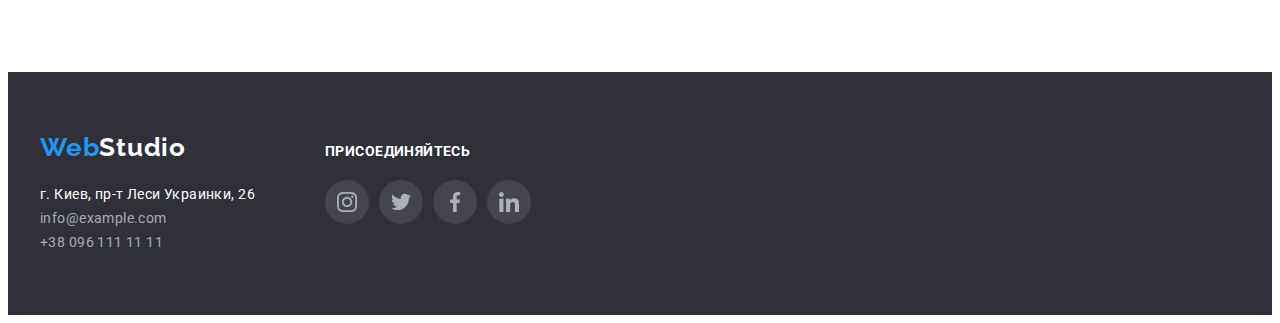
==== commit d7924d69: "исправляет после проверки" ====
--- a/portfolio.html
+++ b/portfolio.html
@@ -49,79 +49,79 @@
         <div class="container ">
           <h1 class="visually-hidden">Наши работы</h1>
           <ul class="filter-buttons list">
-            <li><button type="button" class="button btn">Все</button></li>
-            <li><button type="button" class="button btn">Веб-сайты</button></li>
-            <li>
+            <li class="filter-btn-item"><button type="button" class="button btn" >Все</button></li>
+            <li class="filter-btn-item"><button type="button" class="button btn">Веб-сайты</button></li>
+            <li class="filter-btn-item">
               <button type="button" class="button btn">Приложения</button>
             </li>
-            <li><button type="button" class="button btn">Дизайн</button></li>
-            <li><button type="button" class="button btn">Маркетинг</button></li>
+            <li class="filter-btn-item"><button type="button" class="button btn">Дизайн</button></li>
+            <li class="filter-btn-item"><button type="button" class="button btn">Маркетинг</button></li>
           </ul>
           <ul class="examples-list list">
             <li class="examples-list-item">
-              <img class="main-img" src="./images/img11.jpg" width="370" height="294" alt="" />
+              <a class="examples-list-link link" href=""><img class="main-img" src="./images/img11.jpg" width="370" height="294" alt="" />
               <div class="examples-box">
-                <h2 class="ewamples-item-title">Технокряк</h2>
+                <h2 class="examples-item-title">Технокряк</h2>
                 <p class="examples-item-paragraph">Веб-сайт</p>
-              </div>
+              </div></a>
             </li>
             <li class="examples-list-item">
-              <img class="main-img" src="./images/img-2.jpg" width="370" height="294" alt="" />
+              <a class="examples-list-link link" href=""><img class="main-img" src="./images/img-2.jpg" width="370" height="294" alt="" />
               <div class="examples-box">
                 <h2 class="examples-item-title">
                   Постер New Orlean vs Golden Star
                 </h2>
                 <p class="examples-item-paragraph">Дизайн</p>
-              </div>
+              </div></a>
             </li>
             <li class="examples-list-item">
-              <img class="main-img" src="./images/img-3.jpg" width="370" height="294" alt="" />
+             <a class="examples-list-link link" href=""> <img class="main-img" src="./images/img-3.jpg" width="370" height="294" alt="" />
               <div class="examples-box">
                 <h2 class="examples-item-title">Ресторан Seafood</h2>
                 <p class="examples-item-paragraph">Приложение</p>
-              </div>
+              </div></a>
             </li>
             <li class="examples-list-item">
-              <img class="main-img" src="./images/img-4.jpg" width="370" height="294" alt="" />
+              <a class="examples-list-link link" href=""><img class="main-img" src="./images/img-4.jpg" width="370" height="294" alt="" />
               <div class="examples-box">
                 <h2 class="examples-item-title">Проект Prime</h2>
                 <p class="examples-item-paragraph">Маркетинг</p>
-              </div>
+              </div></a>
             </li>
             <li class="examples-list-item">
-              <img class="main-img" src="./images/img-5.jpg" width="370" height="294" alt="" />
+              <a class="examples-list-link link" href=""><img class="main-img" src="./images/img-5.jpg" width="370" height="294" alt="" />
               <div class="examples-box">
                 <h2 class="examples-item-title">Проект Boxes</h2>
                 <p class="examples-item-paragraph">Приложение</p>
-              </div>
+              </div></a>
             </li>
             <li class="examples-list-item">
-              <img class="main-img" src="./images/img-6.jpg" width="370" height="294" alt="" />
+              <a class="examples-list-link link" href=""><img class="main-img" src="./images/img-6.jpg" width="370" height="294" alt="" />
               <div class="examples-box">
                 <h2 class="examples-item-title">Inspiration has no Borders</h2>
                 <p class="examples-item-paragraph">Веб-сайт</p>
-              </div>
+              </div></a>
             </li>
             <li class="examples-list-item">
-              <img class="main-img" src="./images/img-7.jpg" width="370" height="294" alt="" />
+              <a class="examples-list-link link" href=""><img class="main-img" src="./images/img-7.jpg" width="370" height="294" alt="" />
               <div class="examples-box">
                 <h2 class="examples-item-title">Издание Limited Edition</h2>
                 <p class="examples-item-paragraph">Дизайн</p>
-              </div>
+              </div></a>
             </li>
             <li class="examples-list-item">
-              <img class="main-img" src="./images/img-8.jpg" width="370" height="294" alt="" />
+              <a class="examples-list-link link" href=""><img class="main-img" src="./images/img-8.jpg" width="370" height="294" alt="" />
               <div class="examples-box">
                 <h2 class="examples-item-title">Проект LAB</h2>
                 <p class="examples-item-paragraph">Маркетинг</p>
-              </div>
+              </div></a>
             </li>
             <li class="examples-list-item">
-              <img class="main-img" src="./images/img-9.jpg" width="370" height="294" alt="" />
+              <a class="examples-list-link link" href=""><img class="main-img" src="./images/img-9.jpg" width="370" height="294" alt="" />
               <div class="examples-box">
                 <h2 class="examples-item-title">Growing Business</h2>
                 <p class="examples-item-paragraph">Приложение</p>
-              </div>
+              </div></a>
             </li>
           </ul>
         </div>
--- a/css/styles.css
+++ b/css/styles.css
@@ -48,6 +48,7 @@
 }
 .btn {
   cursor: pointer;
+  border: transparent;
 }
 .container {
   padding: 0 15px;
@@ -68,7 +69,11 @@
 .header {
   padding-top: 29px;
   padding-bottom: 29px;
-  border-bottom: 1px;
+  border-bottom: solid 1px #ececec;
+}
+.header-contact-link {
+  display: flex;
+  align-items: center;
 }
 .header-container {
   display: flex;
@@ -153,7 +158,7 @@
 
 /* !!!!!!!!!!HERO!!!!!!!!!!!! */
 .hero {
-  padding-top: 211px;
+  padding-top: 200px;
   padding-bottom: 200px;
   background-image: linear-gradient(
       to right,
@@ -375,6 +380,7 @@
 /* FOOTER */
 .footer-container {
   display: flex;
+  align-items: baseline;
 }
 .footer-contacts {
   margin-right: 70px;
@@ -424,9 +430,6 @@
   color: var(--accent-color);
 }
 /* !!!!!!!!!JOIN-footer!!!!!!!*/
-.join {
-  margin-top: 12px;
-}
 .join-title {
   font-weight: 700;
   font-size: 14px;
@@ -486,12 +489,8 @@
   margin-bottom: 50px;
   justify-content: center;
 }
-.button:not(:last-child) {
+.filter-btn-item:not(:last-child) {
   margin-right: 8px;
-  border: transparent;
-}
-.examples {
-  padding-top: 94px;
 }
 .button:hover,
 .button:focus {
@@ -516,7 +515,12 @@
   letter-spacing: 0.03em;
   color: var(--text-color);
 }
-
+.examples {
+  padding-top: 94px;
+}
+.examples-list-link {
+  display: block;
+}
 .examples-list {
   display: flex;
   flex-wrap: wrap;
@@ -530,7 +534,6 @@
   padding-right: 24px;
   padding-bottom: 20px;
   padding-top: 20px;
-
   border-bottom: 1px solid #eeeeee;
   border-left: 1px solid #eeeeee;
   border-right: 1px solid #eeeeee;
@@ -544,7 +547,8 @@
   margin-right: 30px;
 }
 
-.examples-list-item:hover {
+.examples-list-link:hover,
+.examples-list-link:focus {
   box-shadow: 0px 1px 1px rgba(0, 0, 0, 0.12), 0px 4px 4px rgba(0, 0, 0, 0.06),
     1px 4px 6px rgba(0, 0, 0, 0.16);
 }
